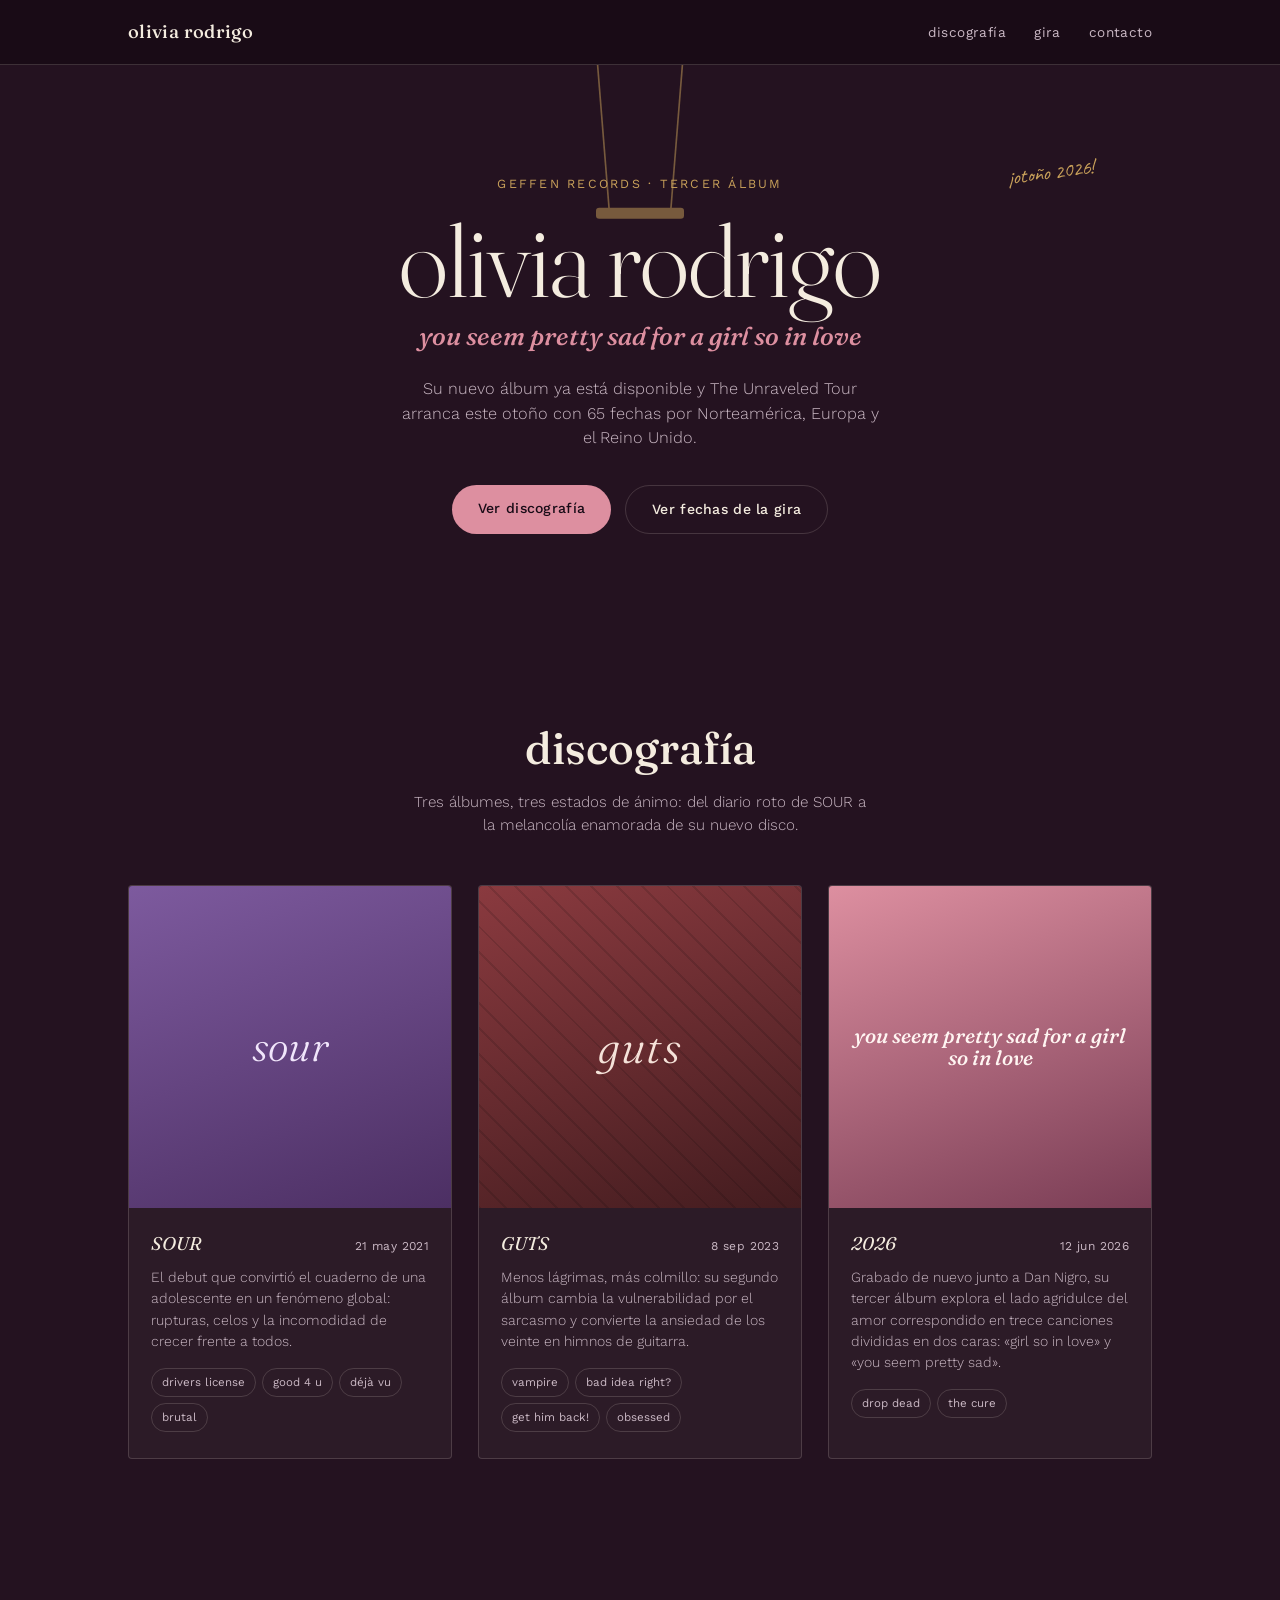
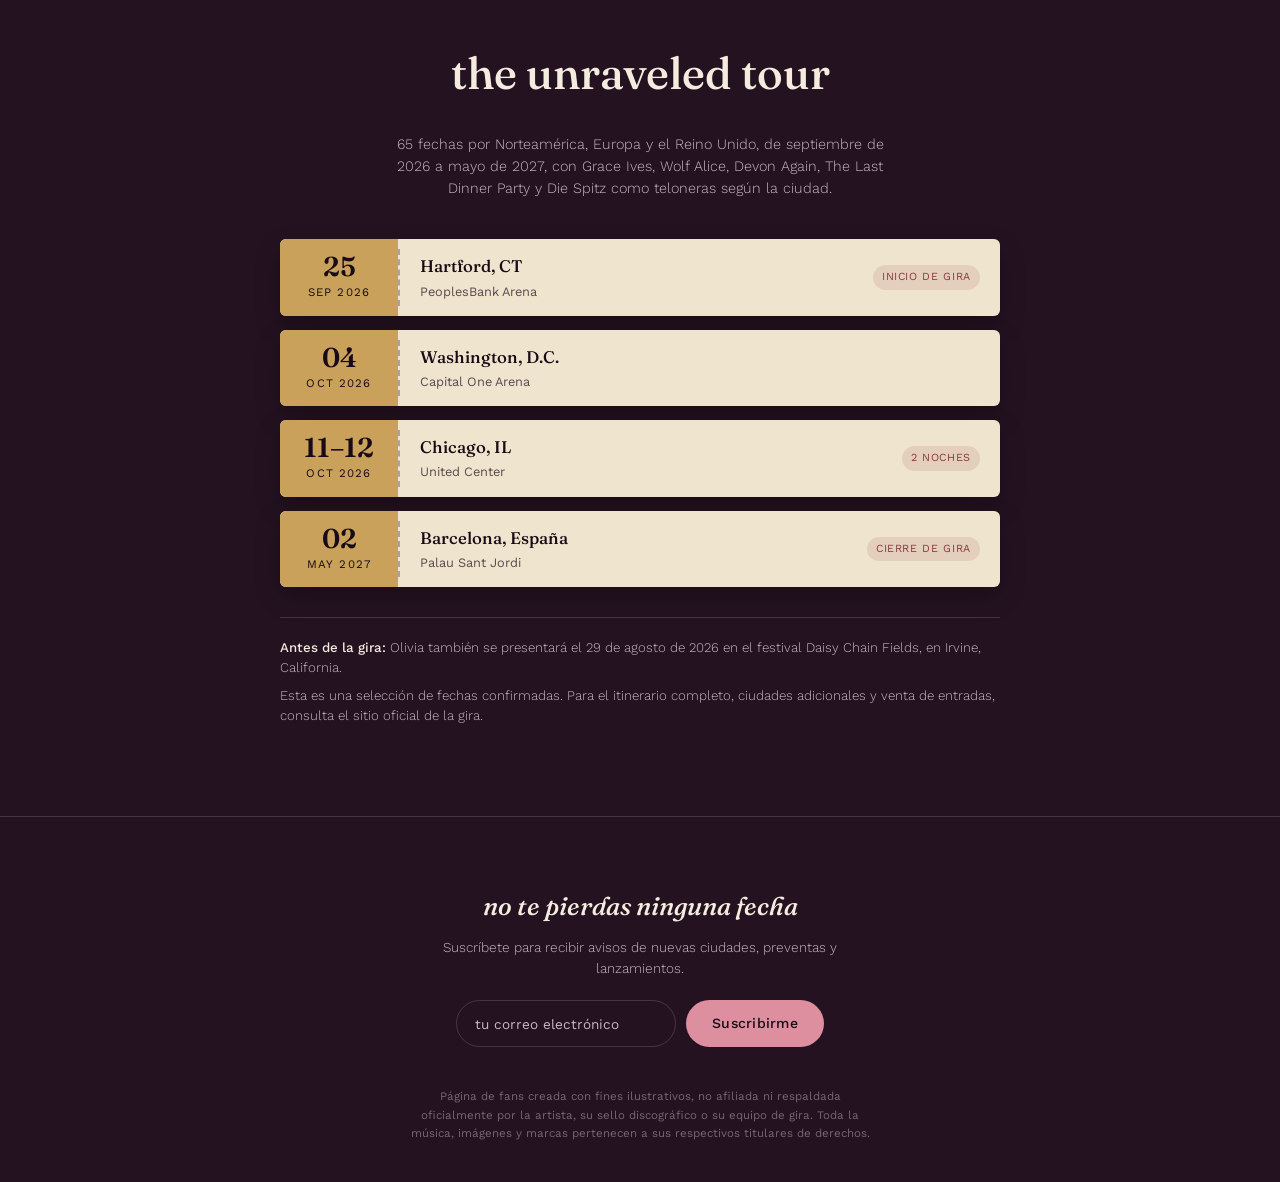
==== mi-web/index.html @ 417fcc30 "first commit" ====
<!DOCTYPE html>
<html lang="es">

<head>
    <meta charset="UTF-8">
    <meta name="viewport" content="width=device-width, initial-scale=1.0">
    <title>olivia rodrigo — the unraveled tour</title>
    <link rel="preconnect" href="https://fonts.googleapis.com">
    <link
        href="https://fonts.googleapis.com/css2?family=Fraunces:ital,opsz,wght@0,9..144,300;0,9..144,500;0,9..144,600;1,9..144,500&family=Caveat:wght@500;700&family=Work+Sans:wght@300;400;500;600&display=swap"
        rel="stylesheet">
    <style>
        :root {
            --bg: #241220;
            --bg-deep: #180b16;
            --paper: #efe4cd;
            --ink: #f4ecdf;
            --ink-dim: #cab8c4;
            --rose: #dd8fa0;
            --lavender: #a893c9;
            --maroon: #8a3a3f;
            --gold: #c9a15a;
            --line: rgba(244, 236, 223, 0.16);
            --display: 'Fraunces', Georgia, serif;
            --hand: 'Caveat', cursive;
            --body: 'Work Sans', -apple-system, sans-serif;
        }

        * {
            box-sizing: border-box;
            margin: 0;
            padding: 0;
        }

        html {
            scroll-behavior: smooth;
        }

        body {
            background: var(--bg);
            color: var(--ink);
            font-family: var(--body);
            line-height: 1.5;
            overflow-x: hidden;
        }

        a {
            color: inherit;
        }

        .wrap {
            max-width: 1080px;
            margin: 0 auto;
            padding: 0 28px;
        }

        /* ---------- NAV ---------- */
        header {
            position: sticky;
            top: 0;
            z-index: 50;
            background: rgba(24, 11, 22, 0.85);
            backdrop-filter: blur(8px);
            border-bottom: 1px solid var(--line);
        }

        nav.wrap {
            display: flex;
            align-items: center;
            justify-content: space-between;
            height: 64px;
        }

        .brand {
            font-family: var(--display);
            font-weight: 500;
            font-size: 1.15rem;
            letter-spacing: 0.02em;
        }

        .navlinks {
            display: flex;
            gap: 28px;
            list-style: none;
            font-size: 0.85rem;
            letter-spacing: 0.03em;
        }

        .navlinks a {
            text-decoration: none;
            color: var(--ink-dim);
            transition: color .2s;
        }

        .navlinks a:hover {
            color: var(--rose);
        }

        @media (max-width: 640px) {
            .navlinks {
                display: none;
            }
        }

        /* ---------- HERO ---------- */
        .hero {
            position: relative;
            padding: 110px 0 90px;
            text-align: center;
            overflow: hidden;
        }

        .swing {
            position: absolute;
            top: -20px;
            left: 50%;
            transform: translateX(-50%);
            width: 220px;
            opacity: 0.5;
            animation: sway 6s ease-in-out infinite;
            transform-origin: top center;
        }

        @keyframes sway {

            0%,
            100% {
                transform: translateX(-50%) rotate(-3deg);
            }

            50% {
                transform: translateX(-50%) rotate(3deg);
            }
        }

        @media (prefers-reduced-motion: reduce) {
            .swing {
                animation: none;
            }
        }

        .eyebrow {
            font-size: 0.78rem;
            letter-spacing: 0.18em;
            text-transform: uppercase;
            color: var(--gold);
            margin-bottom: 18px;
        }

        h1.wordmark {
            font-family: var(--display);
            font-weight: 300;
            font-size: clamp(3.2rem, 10vw, 6.4rem);
            letter-spacing: -0.01em;
            line-height: 0.95;
            margin-bottom: 8px;
        }

        .album-title {
            font-family: var(--display);
            font-style: italic;
            font-weight: 500;
            font-size: clamp(1.1rem, 3vw, 1.6rem);
            color: var(--rose);
            max-width: 560px;
            margin: 6px auto 22px;
        }

        .scribble {
            position: absolute;
            font-family: var(--hand);
            color: var(--gold);
            font-size: 1.3rem;
            transform: rotate(-7deg);
        }

        .scribble.one {
            top: 92px;
            right: 8%;
        }

        @media (max-width: 760px) {
            .scribble.one {
                display: none;
            }
        }

        .hero p.sub {
            max-width: 480px;
            margin: 0 auto 34px;
            color: var(--ink-dim);
            font-weight: 300;
            font-size: 1.02rem;
        }

        .cta-row {
            display: flex;
            gap: 14px;
            justify-content: center;
            flex-wrap: wrap;
        }

        .btn {
            display: inline-block;
            padding: 13px 26px;
            border-radius: 999px;
            font-size: 0.88rem;
            letter-spacing: 0.02em;
            text-decoration: none;
            font-weight: 500;
            transition: transform .18s ease, background .2s ease;
        }

        .btn:hover {
            transform: translateY(-2px);
        }

        .btn.primary {
            background: var(--rose);
            color: var(--bg-deep);
        }

        .btn.primary:hover {
            background: #e7a3b1;
        }

        .btn.ghost {
            border: 1px solid var(--line);
            color: var(--ink);
        }

        .btn.ghost:hover {
            border-color: var(--rose);
            color: var(--rose);
        }

        /* ---------- SECTION HEADERS ---------- */
        .section {
            padding: 90px 0;
        }

        .section-head {
            margin-bottom: 48px;
            text-align: center;
        }

        .section-head h2 {
            font-family: var(--display);
            font-weight: 500;
            font-size: clamp(2rem, 5vw, 2.8rem);
        }

        .section-head p {
            color: var(--ink-dim);
            font-size: 0.95rem;
            margin-top: 10px;
            max-width: 460px;
            margin-left: auto;
            margin-right: auto;
            font-weight: 300;
        }

        /* ---------- DISCOGRAPHY ---------- */
        .albums {
            display: grid;
            grid-template-columns: repeat(3, 1fr);
            gap: 26px;
        }

        @media (max-width: 860px) {
            .albums {
                grid-template-columns: 1fr;
                max-width: 420px;
                margin: 0 auto;
            }
        }

        .album-card {
            background: rgba(244, 236, 223, 0.04);
            border: 1px solid var(--line);
            border-radius: 4px;
            overflow: hidden;
            transition: transform .25s ease, box-shadow .25s ease;
        }

        .album-card:hover {
            transform: translateY(-6px) rotate(-0.4deg);
            box-shadow: 0 18px 40px rgba(0, 0, 0, 0.35);
        }

        .album-cover {
            aspect-ratio: 1;
            display: flex;
            align-items: center;
            justify-content: center;
            padding: 24px;
            position: relative;
        }

        .album-cover .glyph {
            font-family: var(--display);
            font-weight: 300;
            font-style: italic;
            text-align: center;
            line-height: 1.05;
        }

        .cover-sour {
            background: linear-gradient(160deg, #7d5a9e, #4c2f63);
        }

        .cover-sour .glyph {
            color: #f1e6fb;
            font-size: 2.6rem;
        }

        .cover-guts {
            background: linear-gradient(160deg, #8a3a3f, #431c1f);
            background-image:
                repeating-linear-gradient(45deg, rgba(0, 0, 0, 0.12) 0 2px, transparent 2px 18px),
                linear-gradient(160deg, #8a3a3f, #431c1f);
        }

        .cover-guts .glyph {
            color: #f5e2d9;
            font-size: 2.8rem;
            letter-spacing: 0.04em;
        }

        .cover-new {
            background: linear-gradient(160deg, #dd8fa0, #7a3d55);
        }

        .cover-new .glyph {
            color: #fff5f2;
            font-size: 1.3rem;
            font-weight: 500;
        }

        .album-body {
            padding: 22px 22px 26px;
        }

        .album-meta {
            display: flex;
            justify-content: space-between;
            align-items: baseline;
            margin-bottom: 10px;
        }

        .album-meta .label {
            font-family: var(--display);
            font-style: italic;
            font-size: 1.15rem;
        }

        .album-meta .date {
            font-size: 0.75rem;
            color: var(--ink-dim);
            letter-spacing: 0.03em;
        }

        .album-desc {
            font-size: 0.88rem;
            color: var(--ink-dim);
            font-weight: 300;
            margin-bottom: 16px;
        }

        .tracks {
            display: flex;
            flex-wrap: wrap;
            gap: 6px;
        }

        .tracks span {
            font-size: 0.72rem;
            padding: 5px 10px;
            border: 1px solid var(--line);
            border-radius: 999px;
            color: var(--ink-dim);
        }

        /* ---------- TOUR ---------- */
        .tour-note {
            text-align: center;
            color: var(--ink-dim);
            font-size: 0.9rem;
            font-weight: 300;
            max-width: 520px;
            margin: -20px auto 40px;
        }

        .tickets {
            display: flex;
            flex-direction: column;
            gap: 14px;
            max-width: 720px;
            margin: 0 auto;
        }

        .ticket {
            display: flex;
            background: var(--paper);
            color: var(--bg-deep);
            border-radius: 6px;
            overflow: hidden;
            box-shadow: 0 10px 24px rgba(0, 0, 0, 0.25);
            opacity: 0;
            transform: translateY(14px);
            transition: opacity .5s ease, transform .5s ease;
        }

        .ticket.show {
            opacity: 1;
            transform: translateY(0);
        }

        .ticket .date-block {
            flex: 0 0 118px;
            background: var(--gold);
            display: flex;
            flex-direction: column;
            align-items: center;
            justify-content: center;
            padding: 14px 8px;
            text-align: center;
        }

        .date-block .day {
            font-family: var(--display);
            font-weight: 600;
            font-size: 1.7rem;
            line-height: 1;
        }

        .date-block .month {
            font-size: 0.72rem;
            letter-spacing: 0.1em;
            text-transform: uppercase;
            margin-top: 4px;
        }

        .ticket .divider {
            width: 0;
            border-left: 2px dashed rgba(24, 11, 22, 0.3);
            margin: 10px 0;
        }

        .ticket .info {
            flex: 1;
            display: flex;
            align-items: center;
            justify-content: space-between;
            padding: 14px 20px;
            gap: 12px;
            flex-wrap: wrap;
        }

        .info .city {
            font-family: var(--display);
            font-weight: 500;
            font-size: 1.05rem;
        }

        .info .venue {
            font-size: 0.8rem;
            color: #5b4a52;
            margin-top: 2px;
        }

        .info .tag {
            font-size: 0.68rem;
            letter-spacing: 0.06em;
            text-transform: uppercase;
            background: rgba(138, 58, 63, 0.12);
            color: var(--maroon);
            padding: 4px 9px;
            border-radius: 999px;
            white-space: nowrap;
        }

        .tour-extra {
            max-width: 720px;
            margin: 30px auto 0;
            font-size: 0.83rem;
            color: var(--ink-dim);
            font-weight: 300;
            border-top: 1px solid var(--line);
            padding-top: 20px;
        }

        .tour-extra b {
            color: var(--ink);
            font-weight: 500;
        }

        /* ---------- FOOTER ---------- */
        footer {
            padding: 70px 0 40px;
            text-align: center;
            border-top: 1px solid var(--line);
        }

        footer h3 {
            font-family: var(--display);
            font-style: italic;
            font-weight: 500;
            font-size: 1.6rem;
            margin-bottom: 12px;
        }

        footer p.small {
            color: var(--ink-dim);
            font-size: 0.85rem;
            max-width: 420px;
            margin: 0 auto 22px;
            font-weight: 300;
        }

        .signup {
            display: flex;
            gap: 10px;
            justify-content: center;
            flex-wrap: wrap;
            margin-bottom: 40px;
        }

        .signup input {
            background: transparent;
            border: 1px solid var(--line);
            border-radius: 999px;
            padding: 11px 18px;
            color: var(--ink);
            font-family: var(--body);
            font-size: 0.85rem;
            min-width: 220px;
        }

        .signup input::placeholder {
            color: var(--ink-dim);
        }

        .disclaimer {
            font-size: 0.72rem;
            color: rgba(202, 184, 196, 0.5);
            max-width: 460px;
            margin: 0 auto;
            line-height: 1.6;
        }
    </style>
</head>

<body>

    <header>
        <nav class="wrap">
            <div class="brand">olivia rodrigo</div>
            <ul class="navlinks">
                <li><a href="#discografia">discografía</a></li>
                <li><a href="#gira">gira</a></li>
                <li><a href="#footer">contacto</a></li>
            </ul>
        </nav>
    </header>

    <section class="hero wrap">
        <svg class="swing" viewBox="0 0 200 220" fill="none" xmlns="http://www.w3.org/2000/svg">
            <line x1="10" y1="0" x2="190" y2="0" stroke="var(--gold)" stroke-width="2" />
            <line x1="60" y1="0" x2="72" y2="150" stroke="var(--gold)" stroke-width="1.5" />
            <line x1="140" y1="0" x2="128" y2="150" stroke="var(--gold)" stroke-width="1.5" />
            <rect x="60" y="148" width="80" height="10" rx="3" fill="var(--gold)" />
        </svg>
        <span class="scribble one">¡otoño 2026!</span>

        <div class="eyebrow">geffen records · tercer álbum</div>
        <h1 class="wordmark">olivia rodrigo</h1>
        <p class="album-title">you seem pretty sad for a girl so in love</p>
        <p class="sub">Su nuevo álbum ya está disponible y The Unraveled Tour arranca este otoño con 65 fechas por
            Norteamérica, Europa y el Reino Unido.</p>
        <div class="cta-row">
            <a href="#discografia" class="btn primary">Ver discografía</a>
            <a href="#gira" class="btn ghost">Ver fechas de la gira</a>
        </div>
    </section>

    <section class="section" id="discografia">
        <div class="wrap">
            <div class="section-head">
                <h2>discografía</h2>
                <p>Tres álbumes, tres estados de ánimo: del diario roto de SOUR a la melancolía enamorada de su nuevo
                    disco.</p>
            </div>

            <div class="albums">

                <article class="album-card">
                    <div class="album-cover cover-sour">
                        <div class="glyph">sour</div>
                    </div>
                    <div class="album-body">
                        <div class="album-meta">
                            <span class="label">SOUR</span>
                            <span class="date">21 may 2021</span>
                        </div>
                        <p class="album-desc">El debut que convirtió el cuaderno de una adolescente en un fenómeno
                            global: rupturas, celos y la incomodidad de crecer frente a todos.</p>
                        <div class="tracks">
                            <span>drivers license</span><span>good 4 u</span><span>déjà vu</span><span>brutal</span>
                        </div>
                    </div>
                </article>

                <article class="album-card">
                    <div class="album-cover cover-guts">
                        <div class="glyph">guts</div>
                    </div>
                    <div class="album-body">
                        <div class="album-meta">
                            <span class="label">GUTS</span>
                            <span class="date">8 sep 2023</span>
                        </div>
                        <p class="album-desc">Menos lágrimas, más colmillo: su segundo álbum cambia la vulnerabilidad
                            por el sarcasmo y convierte la ansiedad de los veinte en himnos de guitarra.</p>
                        <div class="tracks">
                            <span>vampire</span><span>bad idea right?</span><span>get him
                                back!</span><span>obsessed</span>
                        </div>
                    </div>
                </article>

                <article class="album-card">
                    <div class="album-cover cover-new">
                        <div class="glyph">you seem pretty sad for a girl so in love</div>
                    </div>
                    <div class="album-body">
                        <div class="album-meta">
                            <span class="label">2026</span>
                            <span class="date">12 jun 2026</span>
                        </div>
                        <p class="album-desc">Grabado de nuevo junto a Dan Nigro, su tercer álbum explora el lado
                            agridulce del amor correspondido en trece canciones divididas en dos caras: «girl so in
                            love» y «you seem pretty sad».</p>
                        <div class="tracks">
                            <span>drop dead</span><span>the cure</span>
                        </div>
                    </div>
                </article>

            </div>
        </div>
    </section>

    <section class="section" id="gira">
        <div class="wrap">
            <div class="section-head">
                <h2>the unraveled tour</h2>
            </div>
            <p class="tour-note">65 fechas por Norteamérica, Europa y el Reino Unido, de septiembre de 2026 a mayo de
                2027, con Grace Ives, Wolf Alice, Devon Again, The Last Dinner Party y Die Spitz como teloneras según la
                ciudad.</p>

            <div class="tickets">
                <div class="ticket">
                    <div class="date-block"><span class="day">25</span><span class="month">sep 2026</span></div>
                    <div class="divider"></div>
                    <div class="info">
                        <div>
                            <div class="city">Hartford, CT</div>
                            <div class="venue">PeoplesBank Arena</div>
                        </div>
                        <span class="tag">Inicio de gira</span>
                    </div>
                </div>

                <div class="ticket">
                    <div class="date-block"><span class="day">04</span><span class="month">oct 2026</span></div>
                    <div class="divider"></div>
                    <div class="info">
                        <div>
                            <div class="city">Washington, D.C.</div>
                            <div class="venue">Capital One Arena</div>
                        </div>
                    </div>
                </div>

                <div class="ticket">
                    <div class="date-block"><span class="day">11–12</span><span class="month">oct 2026</span></div>
                    <div class="divider"></div>
                    <div class="info">
                        <div>
                            <div class="city">Chicago, IL</div>
                            <div class="venue">United Center</div>
                        </div>
                        <span class="tag">2 noches</span>
                    </div>
                </div>

                <div class="ticket">
                    <div class="date-block"><span class="day">02</span><span class="month">may 2027</span></div>
                    <div class="divider"></div>
                    <div class="info">
                        <div>
                            <div class="city">Barcelona, España</div>
                            <div class="venue">Palau Sant Jordi</div>
                        </div>
                        <span class="tag">Cierre de gira</span>
                    </div>
                </div>
            </div>

            <div class="tour-extra">
                <p><b>Antes de la gira:</b> Olivia también se presentará el 29 de agosto de 2026 en el festival Daisy
                    Chain Fields, en Irvine, California.</p>
                <p style="margin-top:8px;">Esta es una selección de fechas confirmadas. Para el itinerario completo,
                    ciudades adicionales y venta de entradas, consulta el sitio oficial de la gira.</p>
            </div>
        </div>
    </section>

    <footer id="footer">
        <div class="wrap">
            <h3>no te pierdas ninguna fecha</h3>
            <p class="small">Suscríbete para recibir avisos de nuevas ciudades, preventas y lanzamientos.</p>
            <div class="signup">
                <input type="email" placeholder="tu correo electrónico">
                <a href="#" class="btn primary" onclick="return false;">Suscribirme</a>
            </div>
            <p class="disclaimer">Página de fans creada con fines ilustrativos, no afiliada ni respaldada oficialmente
                por la artista, su sello discográfico o su equipo de gira. Toda la música, imágenes y marcas pertenecen
                a sus respectivos titulares de derechos.</p>
        </div>
    </footer>

    <script>
        const tickets = document.querySelectorAll('.ticket');
        const io = new IntersectionObserver((entries) => {
            entries.forEach((e, i) => {
                if (e.isIntersecting) {
                    setTimeout(() => e.target.classList.add('show'), i * 90);
                    io.unobserve(e.target);
                }
            });
        }, { threshold: 0.2 });
        tickets.forEach(t => io.observe(t));
    </script>

</body>

</html>
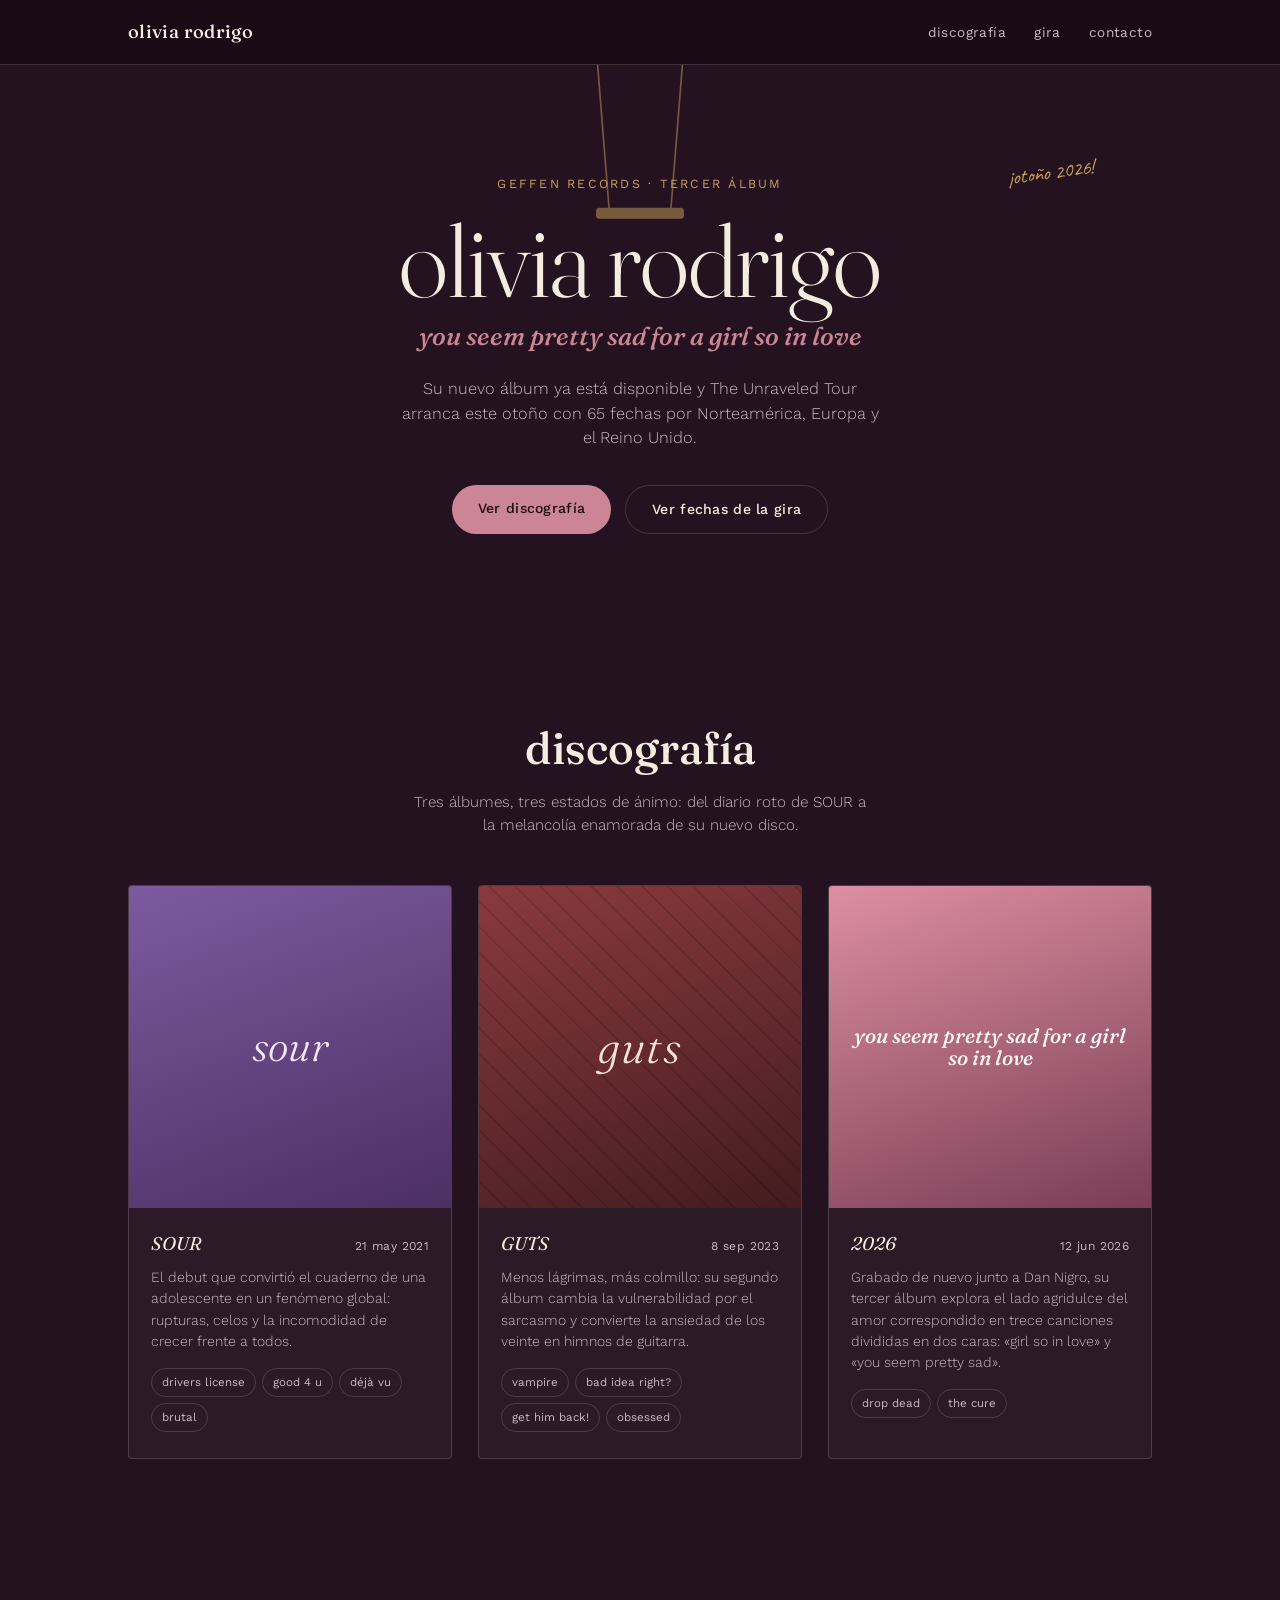
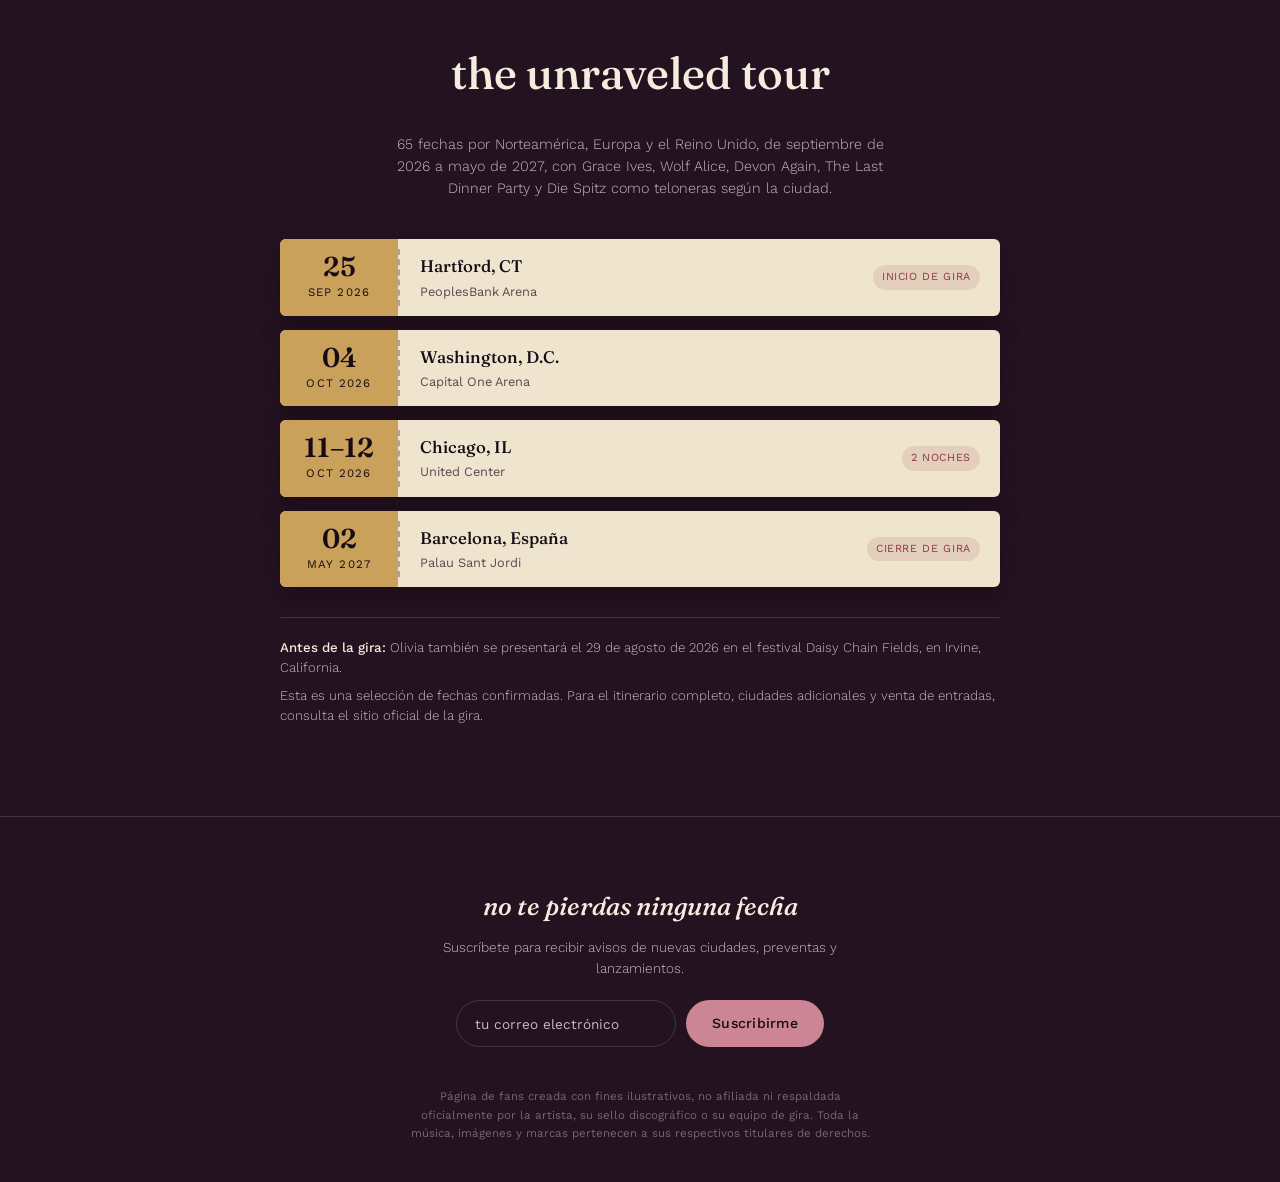
==== commit b2a47a80: "modified:   mi-web/index.html" ====
--- a/mi-web/index.html
+++ b/mi-web/index.html
@@ -16,7 +16,7 @@
             --paper: #efe4cd;
             --ink: #f4ecdf;
             --ink-dim: #cab8c4;
-            --rose: #dd8fa0;
+            --rose: #cc8594;
             --lavender: #a893c9;
             --maroon: #8a3a3f;
             --gold: #c9a15a;
